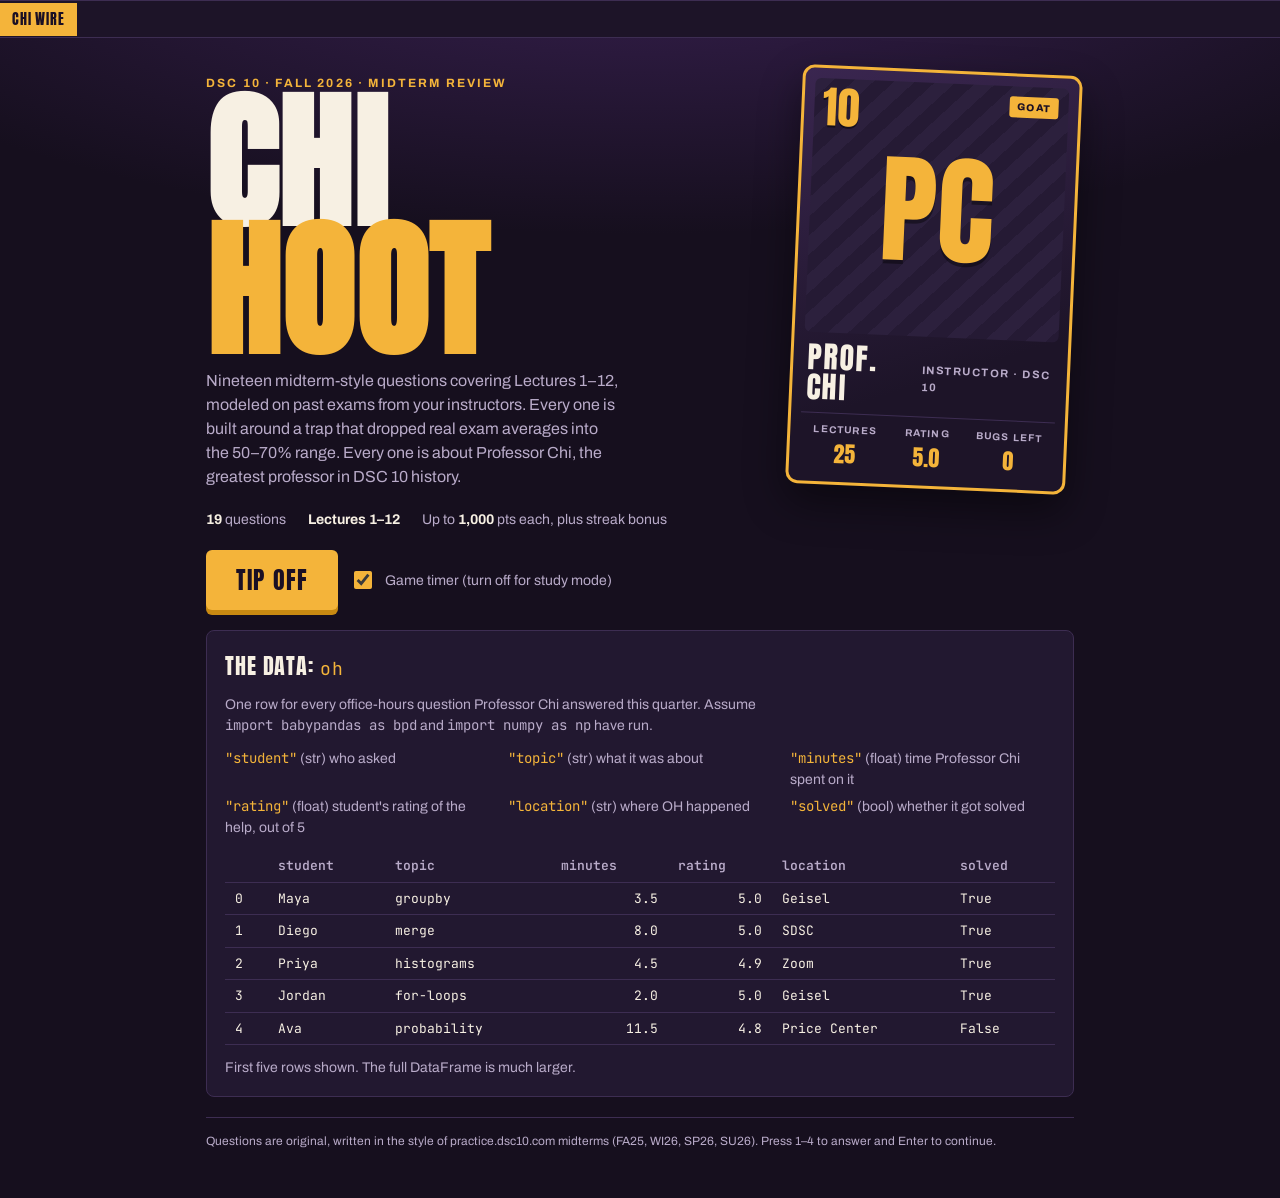
==== index.html @ 76b40ce0 "Add Chihoot DSC 10 midterm review game Co-Authored-By: Claude Opus 5.5 <noreply@anthropic.com> Claud" ====
<!doctype html>
<html lang="en">
<head>
<meta charset="utf-8">
<meta name="viewport" content="width=device-width, initial-scale=1, viewport-fit=cover">
<title>Chihoot</title>
<meta name="description" content="A Kahoot-style DSC 10 midterm review game: 19 timed questions on Lectures 1–12.">
<link rel="preconnect" href="https://fonts.googleapis.com">
<link rel="stylesheet" href="https://fonts.googleapis.com/css2?family=Anton&family=Archivo:wght@400;500;700;800&family=JetBrains+Mono:wght@400;600&display=swap">
<style>
*, *::before, *::after { box-sizing: border-box; }
html { padding-top: env(safe-area-inset-top, 0px); padding-bottom: env(safe-area-inset-bottom, 0px); }
body { margin: 0; }
img { max-width: 100%; }
[hidden] { display: none !important; }
/* Layout: night-game arena broadcast — one centered court column, scoreboard bar on top, answer tiles as the "floor", lower-third reveal panel */
:root {
  --night: #160f1e;
  --court: #221830;
  --court-2: #2c203d;
  --line: #3d2d52;
  --ink: #f7f0e3;
  --muted: #b9abc9;
  --gold: #f4b43a;
  --gold-deep: #c98a12;
  --good: #3fd28f;
  --bad: #ff5f6e;
  --t1: #f4b43a; --t2: #ff7b68; --t3: #38c6c0; --t4: #a283ff;
  --tile-ink: #1b1024;
  --display: "Anton", "Impact", "Arial Narrow", sans-serif;
  --body: "Archivo", "Helvetica Neue", Arial, sans-serif;
  --mono: "JetBrains Mono", ui-monospace, "SFMono-Regular", Menlo, monospace;
  color-scheme: dark;
}
html, body { height: 100%; }
body {
  background: var(--night);
  background-image: radial-gradient(120% 60% at 50% -10%, #3a2154 0%, transparent 60%);
  background-attachment: fixed;
  color: var(--ink);
  font-family: var(--body);
  font-size: 16px;
  line-height: 1.5;
}
.wrap {
  max-width: 900px; margin: 0 auto;
  padding-left: max(16px, env(safe-area-inset-left, 0px));
  padding-right: max(16px, env(safe-area-inset-right, 0px));
  padding-block: 20px 48px;
  display: flex; flex-direction: column; gap: 20px;
}
button { font: inherit; color: inherit; cursor: pointer; }
:focus-visible { outline: 3px solid var(--gold); outline-offset: 3px; }
code, pre { font-family: var(--mono); }

/* ticker */
.ticker { border-block: 1px solid var(--line); background: #1d1428; overflow: hidden; display: flex; align-items: center; }
.ticker .tag { flex: none; background: var(--gold); color: var(--tile-ink); font-family: var(--display); letter-spacing: .06em; padding: 6px 12px; font-size: 14px; }
.ticker .track { white-space: nowrap; display: inline-block; padding-left: 100%; animation: tick 70s linear infinite; font-size: 14px; color: var(--muted); }
.ticker .track span { margin-right: 48px; }
.ticker .track b { color: var(--ink); font-weight: 700; }
@keyframes tick { to { transform: translateX(-100%); } }
.ticker-view { overflow: hidden; flex: 1; min-width: 0; padding-block: 6px; }

/* start */
.hero { display: grid; grid-template-columns: 1.3fr 1fr; gap: 28px; align-items: end; padding-top: 12px; }
.eyebrow { font-size: 12px; letter-spacing: .18em; text-transform: uppercase; color: var(--gold); font-weight: 700; }
.wordmark { font-family: var(--display); font-size: clamp(64px, 15vw, 148px); line-height: .86; letter-spacing: .01em; margin: 8px 0 0; text-transform: uppercase; }
.wordmark .gold { color: var(--gold); display: block; }
.hero p.lede { color: var(--muted); max-width: 46ch; margin: 14px 0 0; text-wrap: pretty; }
.card { justify-self: end; width: 100%; max-width: 280px; background: linear-gradient(160deg, #3a2650, #1d1428 70%); border: 3px solid var(--gold); border-radius: 12px; padding: 10px; display: flex; flex-direction: column; gap: 10px; box-shadow: 0 18px 40px rgba(0,0,0,.45); transform: rotate(2.5deg); }
.card .photo { position: relative; border-radius: 6px; overflow: hidden; aspect-ratio: 1; }
.card .photo img { width: 100%; height: 100%; object-fit: cover; display: block; }
.card .num { position: absolute; top: 6px; left: 8px; font-family: var(--display); font-size: 44px; line-height: 1; color: var(--gold); text-shadow: 0 2px 0 rgba(0,0,0,.5); }
.card .badge { position: absolute; top: 10px; right: 10px; background: var(--gold); color: var(--tile-ink); font-size: 10px; font-weight: 800; letter-spacing: .14em; padding: 3px 7px; border-radius: 3px; }
.card .plate { display: flex; justify-content: space-between; align-items: baseline; gap: 8px; padding: 0 4px; }
.card .plate b { font-family: var(--display); font-weight: 400; font-size: 30px; letter-spacing: .06em; text-transform: uppercase; line-height: 1; }
.card .plate span { font-size: 11px; letter-spacing: .14em; text-transform: uppercase; color: var(--muted); font-weight: 700; }
.card dl { display: grid; grid-template-columns: repeat(3, 1fr); margin: 0; border-top: 1px solid var(--line); padding: 8px 4px 2px; text-align: center; }
.card dt { font-size: 10px; letter-spacing: .12em; text-transform: uppercase; color: var(--muted); font-weight: 700; }
.card dd { margin: 0; font-family: var(--display); font-size: 22px; color: var(--gold); }
.avatar { width: 34px; height: 34px; border-radius: 50%; flex: none; display: grid; place-items: center; background: var(--gold); color: var(--tile-ink); font-family: var(--display); font-size: 14px; font-style: normal; letter-spacing: .04em; }
.card .photo.mono { display: grid; place-items: center; background: repeating-linear-gradient(135deg, #2c203d 0 14px, #251a34 14px 28px); }
.card .pc { font-family: var(--display); font-size: 120px; line-height: 1; color: var(--gold); text-shadow: 0 4px 0 rgba(0,0,0,.4); }
.react { display: flex; gap: 14px; align-items: center; background: var(--court); border: 1px solid var(--line); border-radius: 8px; padding: 12px; margin-top: 14px; }
.react .face { width: 88px; height: 88px; border-radius: 8px; border: 2px solid var(--gold); flex: none; display: grid; place-items: center; font-family: var(--display); font-size: 40px; color: var(--tile-ink); background: var(--gold); }
.react.sad .face { background: var(--court-2); color: var(--muted); border-color: var(--line); }
.react p { margin: 0; font-size: 14px; color: var(--muted); }
.react p b { display: block; color: var(--ink); font-size: 15px; }
.facts { display: flex; flex-wrap: wrap; gap: 10px 22px; font-size: 14px; color: var(--muted); }
.facts b { color: var(--ink); font-variant-numeric: tabular-nums; }
.controls { display: flex; flex-wrap: wrap; gap: 12px; align-items: center; }
.btn-primary {
  background: var(--gold); color: var(--tile-ink); border: 0; border-radius: 6px;
  font-family: var(--display); font-size: 24px; letter-spacing: .05em; text-transform: uppercase;
  padding: 12px 30px; box-shadow: 0 5px 0 var(--gold-deep); transition: transform .08s, box-shadow .08s;
}
.btn-primary:active { transform: translateY(4px); box-shadow: 0 1px 0 var(--gold-deep); }
.btn-ghost { background: transparent; border: 1px solid var(--line); border-radius: 6px; padding: 10px 16px; font-weight: 600; color: var(--ink); }
.btn-ghost:hover { border-color: var(--muted); }
.toggle { display: inline-flex; align-items: center; gap: 10px; font-size: 14px; color: var(--muted); user-select: none; }
.toggle input { width: 18px; height: 18px; accent-color: var(--gold); }

/* data sheet */
.sheet { background: var(--court); border: 1px solid var(--line); border-radius: 8px; padding: 18px; display: flex; flex-direction: column; gap: 12px; }
.sheet h3 { margin: 0; font-family: var(--display); font-weight: 400; letter-spacing: .04em; font-size: 22px; text-transform: uppercase; }
.sheet p { margin: 0; color: var(--muted); font-size: 14px; max-width: 70ch; }
.cols { display: grid; grid-template-columns: repeat(auto-fill, minmax(240px, 1fr)); gap: 6px 18px; font-size: 14px; margin: 0; padding: 0; list-style: none; }
.cols code { color: var(--gold); }
.cols span { color: var(--muted); }
.tbl-wrap { overflow-x: auto; }
table { border-collapse: collapse; font-family: var(--mono); font-size: 13px; width: 100%; min-width: 520px; }
th, td { text-align: left; padding: 6px 10px; border-bottom: 1px solid var(--line); white-space: nowrap; }
th { color: var(--muted); font-weight: 600; }
td.num { font-variant-numeric: tabular-nums; text-align: right; }

/* scoreboard */
.board { display: grid; grid-template-columns: auto 1fr auto auto; gap: 16px; align-items: center; background: #120c19; border: 1px solid var(--line); border-radius: 8px; padding: 10px 16px; }
.board .q { font-family: var(--display); font-size: 22px; letter-spacing: .04em; font-variant-numeric: tabular-nums; }
.board .lec { font-size: 12px; letter-spacing: .14em; text-transform: uppercase; color: var(--muted); font-weight: 700; }
.stat { text-align: right; line-height: 1.1; }
.stat small { display: block; font-size: 11px; letter-spacing: .14em; text-transform: uppercase; color: var(--muted); font-weight: 700; }
.stat b { font-family: var(--display); font-weight: 400; font-size: 24px; font-variant-numeric: tabular-nums; }
.stat.streak b { color: var(--gold); }
.timer { height: 8px; background: var(--court-2); border-radius: 4px; overflow: hidden; }
.timer i { display: block; height: 100%; width: 100%; background: var(--gold); transform-origin: left; }
.timer.low i { background: var(--bad); }
.timer-row { display: flex; align-items: center; gap: 12px; }
.timer-row .timer { flex: 1; }
.timer-row .secs { font-family: var(--display); font-size: 20px; width: 3ch; text-align: right; font-variant-numeric: tabular-nums; }

.prompt { background: var(--court); border: 1px solid var(--line); border-radius: 8px; padding: 22px; display: flex; flex-direction: column; gap: 14px; }
.prompt h2 { margin: 0; font-size: clamp(19px, 2.6vw, 23px); line-height: 1.35; font-weight: 700; text-wrap: balance; max-width: 62ch; }
.prompt pre { margin: 0; background: #120c19; border: 1px solid var(--line); border-radius: 6px; padding: 14px 16px; overflow-x: auto; font-size: 14.5px; line-height: 1.55; color: #f3e6c8; }
.sheet-link { align-self: flex-start; background: none; border: 0; padding: 0; color: var(--muted); font-size: 13px; text-decoration: underline; text-underline-offset: 3px; }

.tiles { display: grid; grid-template-columns: 1fr 1fr; gap: 12px; }
.tile {
  display: flex; align-items: center; gap: 14px; text-align: left; min-height: 86px;
  border: 0; border-radius: 8px; padding: 14px 18px; color: var(--tile-ink);
  font-weight: 700; font-size: 16px; line-height: 1.35;
  box-shadow: 0 5px 0 rgba(0,0,0,.35); transition: transform .08s, opacity .2s, filter .2s; min-width: 0;
}
.tile:hover:not(:disabled) { transform: translateY(-2px); }
.tile:active:not(:disabled) { transform: translateY(3px); box-shadow: 0 2px 0 rgba(0,0,0,.35); }
.tile .shape { flex: none; width: 30px; height: 30px; }
.tile .txt { min-width: 0; overflow-wrap: anywhere; }
.tile code { font-family: var(--mono); font-size: 14px; font-weight: 600; }
.tile .key { margin-left: auto; flex: none; font-family: var(--mono); font-size: 12px; opacity: .6; }
.tile:nth-child(1) { background: var(--t1); }
.tile:nth-child(2) { background: var(--t2); }
.tile:nth-child(3) { background: var(--t3); }
.tile:nth-child(4) { background: var(--t4); }
.tile:disabled { cursor: default; }
.tile.dim { opacity: .28; filter: saturate(.4); }
.tile.right { outline: 4px solid var(--good); outline-offset: 3px; }
.tile.picked.wrong { outline: 4px solid var(--bad); outline-offset: 3px; }
.tile .mark { margin-left: auto; font-family: var(--display); font-size: 18px; letter-spacing: .04em; }

/* lower third reveal */
.reveal { border-radius: 8px; overflow: hidden; border: 1px solid var(--line); background: var(--court); animation: rise .35s ease-out; }
@keyframes rise { from { transform: translateY(12px); opacity: .4; } to { transform: none; opacity: 1; } }
.reveal .bar { display: flex; align-items: center; justify-content: space-between; gap: 12px; padding: 10px 18px; font-family: var(--display); letter-spacing: .05em; font-size: 24px; text-transform: uppercase; }
.reveal.ok .bar { background: var(--good); color: var(--tile-ink); }
.reveal.no .bar { background: var(--bad); color: var(--tile-ink); }
.reveal .bar .pts { font-variant-numeric: tabular-nums; }
.reveal .body { padding: 16px 18px 18px; display: flex; flex-direction: column; gap: 12px; }
.reveal .why { margin: 0; max-width: 68ch; }
.reveal .why code { font-family: var(--mono); font-size: 14px; color: #f3e6c8; }
.glaze { margin: 0; display: flex; gap: 12px; align-items: center; color: var(--gold); font-weight: 600; font-style: italic; }
.glaze .lbl { display: block; font-style: normal; font-size: 10px; letter-spacing: .16em; font-weight: 800; color: var(--muted); }
.reveal .next { align-self: flex-end; }

/* results */
.final { display: grid; grid-template-columns: 1fr 1fr; gap: 20px; align-items: start; }
.big { font-family: var(--display); font-size: clamp(72px, 16vw, 132px); line-height: .9; color: var(--gold); font-variant-numeric: tabular-nums; }
.rank { font-family: var(--display); font-size: clamp(26px, 4vw, 34px); text-transform: uppercase; letter-spacing: .03em; line-height: 1.05; margin: 6px 0 4px; text-wrap: balance; }
.rank-sub { color: var(--muted); margin: 0; max-width: 44ch; }
.splits { background: var(--court); border: 1px solid var(--line); border-radius: 8px; padding: 16px 18px; display: flex; flex-direction: column; gap: 8px; }
.splits h3, .missed h3 { margin: 0 0 4px; font-family: var(--display); font-weight: 400; font-size: 20px; letter-spacing: .05em; text-transform: uppercase; }
.split { display: grid; grid-template-columns: 9.5em 1fr 3.2em; gap: 10px; align-items: center; font-size: 14px; }
.split .meter { height: 10px; background: var(--court-2); border-radius: 5px; overflow: hidden; }
.split .meter i { display: block; height: 100%; background: var(--gold); }
.split .meter i.lowv { background: var(--bad); }
.split .v { text-align: right; font-variant-numeric: tabular-nums; color: var(--muted); }
.missed { display: flex; flex-direction: column; gap: 10px; }
.miss { background: var(--court); border: 1px solid var(--line); border-left: 4px solid var(--bad); border-radius: 6px; padding: 12px 14px; font-size: 14px; display: flex; flex-direction: column; gap: 4px; }
.miss .mq { font-weight: 700; }
.miss .ma { color: var(--muted); }
.miss code { font-family: var(--mono); font-size: 13px; color: #f3e6c8; overflow-wrap: anywhere; }
.best { font-size: 14px; color: var(--muted); }
.best b { color: var(--ink); font-variant-numeric: tabular-nums; }
footer { font-size: 12px; color: var(--muted); border-top: 1px solid var(--line); padding-top: 14px; }

@media (max-width: 640px) {
  .hero { grid-template-columns: 1fr; }
  .card { justify-self: center; max-width: 230px; transform: rotate(1.5deg); }
  .tiles { grid-template-columns: 1fr; }
  .tile { min-height: 64px; }
  .board { grid-template-columns: auto 1fr auto; }
  .board .stat.streak { display: none; }
  .final { grid-template-columns: 1fr; }
  .split { grid-template-columns: 7.5em 1fr 3em; }
}
@media (prefers-reduced-motion: reduce) {
  .ticker .track { animation: none; padding-left: 0; }
  .reveal { animation: none; }
  .tile, .btn-primary { transition: none; }
}
</style>
</head>
<body>
<div class="ticker" aria-label="Professor Chi news ticker">
  <div class="tag">CHI WIRE</div>
  <div class="ticker-view"><div class="track" id="ticker"></div></div>
</div>

<main class="wrap" id="app"></main>

<script>
const GLAZE_TICKER = [
  "<b>BREAKING:</b> Professor Chi answered a babypandas question before the student finished typing it",
  "<b>CONFIRMED:</b> Professor Chi's office hours run in O(1) time",
  "Professor Chi doesn't use <b>.loc</b> or <b>.iloc</b>. The rows come to Professor Chi.",
  "<b>REPORT:</b> Professor Chi fixed a KeyError just by looking at it",
  "Professor Chi's cheat sheet is just a picture of himself",
  "The midterm is scared of Professor Chi, not the other way around",
  "<b>STAT:</b> 0 merges have ever had the wrong row count in Professor Chi's presence",
  "Professor Chi once explained density histograms so well the bars got shorter out of respect",
  "Analysts agree: <b>Peter Chi is the GOAT of DSC 10.</b> Debate is over."
];

const QS = [
  { lec: 3, topic: "Strings", t: 30,
    text: 'Professor Chi\'s nameplate is s = "**Chi-GOAT**". What does this evaluate to?',
    code: 's.strip("*C").split("-")[0]',
    opts: ['`"Chi"`', '`"hi"`', '`"**Chi"`', '`"GOAT"`'], a: 1,
    why: '`.strip("*C")` removes any leading or trailing characters in the <b>set</b> {*, C}, not the substring. The front loses "**C", the back loses "**", leaving "hi-GOAT". Split on "-" and take [0]: "hi".',
    glaze: "Even .strip() can't take the GOAT out of Professor Chi. It just says hi." },
  { lec: 3, topic: "Arrays", t: 30,
    text: "Professor Chi's minutes per question, in array form. What does this evaluate to?",
    code: '(np.arange(5, 25, 5) * 2 - 10).mean()',
    opts: ['`15.0`', '`20.0`', '`12.5`', '`30.0`'], a: 0,
    why: '`np.arange(5, 25, 5)` is [5, 10, 15, 20] since the stop value is excluded. Times 2 minus 10 gives [0, 10, 20, 30], with mean 15. Including 25 by mistake gives 20.',
    glaze: "np.arange leaves out 25. Professor Chi leaves no student behind." },
  { lec: 5, topic: "Querying", t: 20,
    text: "What is the data type of this expression?",
    code: 'oh.get("minutes") > 5',
    opts: ['bool', 'Series', 'DataFrame', 'array'], a: 1,
    why: 'Comparing a Series to a number works element by element, giving a Boolean Series with one True/False per row. That is what goes inside the brackets when you query.',
    glaze: "One True per row. Like one W per student Professor Chi helps." },
  { lec: 4, topic: "DataFrames", t: 30,
    text: "oh has the default index 0, 1, 2, … What does this return?",
    code: 'oh.sort_values("rating", ascending=False).get("student").loc[0]',
    opts: ['The student who rated Professor Chi highest', 'The student who rated Professor Chi lowest', 'The student in the first row of the original oh', 'An error'], a: 2,
    why: 'Sorting moves rows but they keep their index labels. `.loc[0]` finds the row <b>labeled</b> 0, which is the original first row wherever it landed. For the top-rated row you need `.iloc[0]`.',
    glaze: "Sorting Professor Chi's ratings is pointless anyway. They're all fives." },
  { lec: 5, topic: "Querying", t: 30,
    text: 'Which expression evaluates to the number of questions Professor Chi solved? ("solved" is a bool column)',
    opts: ['`oh.get("solved").count()`', '`oh.get("solved").sum()`', '`oh[oh.get("solved")].shape[1]`', '`oh[oh.get("solved") == True].shape`'], a: 1,
    why: 'True counts as 1 in a sum. `.count()` counts every non-missing value, so all rows. `shape[1]` is the number of <b>columns</b>, and `.shape` is a tuple, not an integer.',
    glaze: "Spoiler: the answer is basically oh.shape[0]." },
  { lec: 5, topic: "Querying", t: 30,
    text: "What happens when you run this?",
    code: 'oh[oh.get("minutes") > 5 & oh.get("rating") > 4]',
    opts: ['Questions over 5 min with rating over 4', 'Questions over 5 min OR rating over 4', 'An empty DataFrame', 'An error'], a: 3,
    why: '`&` binds tighter than `>`, so Python tries `5 & oh.get("rating")` first, which errors. Each condition needs its own parentheses: `(cond1) & (cond2)`.',
    glaze: "Professor Chi would have spotted the missing parentheses from across Geisel." },
  { lec: 6, topic: "Grouping", t: 40,
    text: "What does this evaluate to?",
    code: 'oh.get(["location", "rating"]).groupby("location")\n  .mean().get("rating").iloc[-1]',
    opts: ['The highest average rating of any location', 'The average rating at the alphabetically last location', 'The rating in the last row of oh', 'The name of Professor Chi\'s best location'], a: 1,
    why: '`.groupby` sorts its index alphabetically. Nothing here sorts by rating, so `.iloc[-1]` is just the alphabetically last location\'s mean rating.',
    glaze: "Trick question. Professor Chi's best location is wherever he is standing." },
  { lec: 6, topic: "Visualization", t: 30,
    text: "You want to compare the DISTRIBUTION of minutes spent on solved vs. unsolved questions. Which visualization is best?",
    opts: ['Overlaid density histograms of minutes', 'Bar chart of mean minutes, solved vs. unsolved', 'Scatter plot of minutes vs. solved', 'Line plot of minutes vs. solved'], a: 0,
    why: 'The distribution of a numerical variable calls for a histogram. Overlaid <b>density</b> histograms compare groups fairly even when they have very different sizes. A bar chart of means only shows the center.',
    glaze: "Density matters here. The unsolved group has like three questions in it." },
  { lec: 7, topic: "Histograms", t: 60,
    text: "A density histogram of minutes for Professor Chi's 200 questions has bins [2, 4), [4, 6), [6, 10]. The [4, 6) bar has height 0.15 and the [6, 10] bar has height 0.05. How many questions took at least 2 but less than 4 minutes?",
    opts: ['100', '160', '50', '120'], a: 0,
    why: 'Area is proportion. [4, 6): 2 × 0.15 = 0.3. [6, 10]: 4 × 0.05 = 0.2. Total area is 1, so [2, 4) holds 0.5, and 0.5 × 200 = 100. Treating heights as proportions gives the 160 trap.',
    glaze: "Half of all questions solved in under 4 minutes. Speedrun champion." },
  { lec: 7, topic: "Histograms", t: 45,
    text: "Same 200 questions, redrawn as a density histogram with bins [2, 6), [6, 10]. What is the height of the [2, 6) bar?",
    opts: ['0.8', '0.4', '0.2', '0.1'], a: 2,
    why: '[2, 6) holds 0.5 + 0.3 = 0.8 of the data. Height = area ÷ width = 0.8 ÷ 4 = 0.2.',
    glaze: "Professor Chi divides by the bin width in his sleep." },
  { lec: 8, topic: "Functions & apply", t: 40,
    text: 'In oh.get("minutes").apply(hype), what is the entry for a 7-minute question?',
    code: 'def hype(m):\n    if m > 5:\n        print("Chi cooked")\n    else:\n        return "quick W"',
    opts: ['`"Chi cooked"`', '`"quick W"`', '`None`', 'An error'], a: 2,
    why: '`print` shows text but returns nothing. A function that finishes without hitting a `return` returns `None`, and that is what `.apply` stores.',
    glaze: "Professor Chi cooked, but the function never served it. print ≠ return." },
  { lec: 9, topic: "Grouping on multiple columns", t: 45,
    text: "oh has 5 locations. Every location has solved questions, and exactly one location has NO unsolved questions. How many rows does this have?",
    code: 'oh.groupby(["location", "solved"]).count()',
    opts: ['10', '9', '5', '7'], a: 1,
    why: 'Grouping on two columns makes one row per combination that actually appears. 5 locations × 2 values of solved = 10 possible, minus the one missing combination = 9.',
    glaze: "That flawless location with zero unsolved questions? Professor Chi's home court." },
  { lec: 9, topic: "Merging", t: 60,
    text: 'In oh, "Geisel" appears 3 times, "SDSC" 2 times, "Zoom" 1 time. In snacks (snacks Professor Chi brought to OH), "Geisel" appears 2 times, "SDSC" 1 time, "Price Center" 4 times. How many rows does this have?',
    code: 'oh.merge(snacks, on="location")',
    opts: ['6', '5', '8', '13'], a: 2,
    why: 'Every matching pair of rows becomes a row. Geisel: 3 × 2 = 6. SDSC: 2 × 1 = 2. Zoom and Price Center have no partner. Total: 8.',
    glaze: "Brings snacks AND teaches merges. Generational." },
  { lec: 10, topic: "Conditionals", t: 40,
    text: "What does glaze_level(8) return?",
    code: 'def glaze_level(m):\n    if m >= 3 or m < 6:\n        return "elite"\n    elif m >= 6:\n        return "GOAT"\n    return "great"',
    opts: ['`"GOAT"`', '`"elite"`', '`"great"`', '`None`'], a: 1,
    why: '`8 >= 3` is True, so the whole `or` condition is True and the function returns "elite" right away. With `or`, every number takes the first branch. It should have been `and`.',
    glaze: "The or-bug robbed Professor Chi of GOAT status. Unforgivable." },
  { lec: 10, topic: "Iteration", t: 45,
    text: "What is rings after the loop?",
    code: 'rings = 0\nfor x in np.arange(1, 10, 3):\n    if x % 2 == 0:\n        rings = rings + x\n    else:\n        rings = rings - 1',
    opts: ['2', '12', '3', '-3'], a: 0,
    why: 'x takes 1, 4, 7 (10 is excluded). 1 is odd: −1. 4 is even: 3. 7 is odd: 2. Including 10 by mistake gives 12.',
    glaze: "Two rings from one loop. Professor Chi has more than that from Week 1 OH alone." },
  { lec: 11, topic: "Probability", t: 30,
    text: "Each student independently has a 0.2 chance of needing Professor Chi to explain something twice. Out of 5 students, what is P(at least one needs a second explanation)?",
    opts: ['0.2⁵', '1 − 0.8⁵', '1 − 0.2⁵', '5 × 0.2'], a: 1,
    why: 'Complement: P(at least one) = 1 − P(none) = 1 − 0.8⁵. The option 1 − 0.2⁵ is the complement of "all five need it", a different event.',
    glaze: "Honestly 0.2 is generous. Professor Chi gets it right the first time." },
  { lec: 11, topic: "Probability", t: 45,
    text: "60% of Professor Chi's questions are in person and 40% are on Zoom. In person, Professor Chi draws a diagram 25% of the time; on Zoom, 50% of the time. What is P(a random question gets a diagram)?",
    opts: ['0.375', '0.35', '0.15', '0.75'], a: 1,
    why: 'Split into in-person-and-diagram plus Zoom-and-diagram. Multiplication rule: 0.6 × 0.25 + 0.4 × 0.5 = 0.15 + 0.20 = 0.35. Averaging 0.25 and 0.5 ignores that in-person is more common.',
    glaze: "Professor Chi's Zoom diagrams hit harder than most people's in-person ones." },
  { lec: 11, topic: "Conditional probability", t: 40,
    text: "A question is chosen at random from oh. Which expression gives P(solved | quick)?",
    code: 'is_solved = oh.get("solved")\nis_quick = oh.get("minutes") < 4',
    opts: ['`(is_solved & is_quick).sum() / oh.shape[0]`', '`(is_solved & is_quick).sum() / is_solved.sum()`', '`(is_solved & is_quick).sum() / is_quick.sum()`', '`is_solved.sum() / is_quick.sum()`'], a: 2,
    why: 'Given "quick", the quick questions are the whole universe, so divide by how many are quick. The numerator counts questions that are both. The second option is P(quick | solved).',
    glaze: "P(solved | Professor Chi) = 1. No simulation needed." },
  { lec: 12, topic: "Simulation", t: 30,
    text: "At the end of OH, Professor Chi shouts out 3 DIFFERENT random students. In a simulation, which call draws one set of shout-outs?",
    code: 'students = np.array(oh.get("student"))',
    opts: ['`np.random.choice(students, 3, replace=True)`', '`np.random.choice(students, 3, replace=False)`', '`np.random.choice(students, repetitions, replace=False)`', '`np.random.choice(3, students, replace=False)`'], a: 1,
    why: '"Different" means no repeats, so draw 3 without replacement. The number of repetitions belongs to the for-loop, not the sample size.',
    glaze: "No repeats. Professor Chi's shout-outs are limited edition." }
];

const SHAPES = [
  '<svg class="shape" viewBox="0 0 30 30" aria-hidden="true"><path d="M15 3 L28 26 H2 Z" fill="#1b1024"/></svg>',
  '<svg class="shape" viewBox="0 0 30 30" aria-hidden="true"><path d="M15 2 L28 15 L15 28 L2 15 Z" fill="#1b1024"/></svg>',
  '<svg class="shape" viewBox="0 0 30 30" aria-hidden="true"><circle cx="15" cy="15" r="12" fill="#1b1024"/></svg>',
  '<svg class="shape" viewBox="0 0 30 30" aria-hidden="true"><rect x="4" y="4" width="22" height="22" fill="#1b1024"/></svg>'
];

const RIGHT_BARS = ["Professor Chi would be proud", "That's a Chi-level read", "Clean. Bucket.", "Certified Professor Chi student", "Cooking like Professor Chi"];
const WRONG_BARS = ["Professor Chi saw that", "Go to Professor Chi's OH", "Run it back", "Not the Chi way", "Even Professor Chi missed once (no)"];

const app = document.getElementById("app");
document.getElementById("ticker").innerHTML = GLAZE_TICKER.map(s => "<span>" + s + "</span>").join("");

function esc(s) { return String(s).replace(/&/g,"&amp;").replace(/</g,"&lt;").replace(/>/g,"&gt;"); }
// `code` spans in option/explanation strings; other HTML (like <b>) is authored by us
function md(s) { return s.replace(/`([^`]+)`/g, (_, c) => "<code>" + esc(c) + "</code>"); }

let S = { screen: "start", i: 0, score: 0, streak: 0, best: 0, timerOn: true, log: [], picked: null, startedAt: 0, pts: 0 };
let tick = null;

function getBest() { try { return +localStorage.getItem("chihoot-best") || 0; } catch (e) { return 0; } }
function setBest(v) { try { localStorage.setItem("chihoot-best", String(v)); } catch (e) {} }

const SAMPLE = [
  ["Maya", "groupby", 3.5, 5.0, "Geisel", "True"],
  ["Diego", "merge", 8.0, 5.0, "SDSC", "True"],
  ["Priya", "histograms", 4.5, 4.9, "Zoom", "True"],
  ["Jordan", "for-loops", 2.0, 5.0, "Geisel", "True"],
  ["Ava", "probability", 11.5, 4.8, "Price Center", "False"]
];

function sheetHTML() {
  return `<section class="sheet" aria-label="Data description">
    <h3>The data: <code style="font-family:var(--mono);color:var(--gold);font-size:18px;text-transform:none">oh</code></h3>
    <p>One row for every office-hours question Professor Chi answered this quarter. Assume <code>import babypandas as bpd</code> and <code>import numpy as np</code> have run.</p>
    <ul class="cols">
      <li><code>"student"</code> <span>(str) who asked</span></li>
      <li><code>"topic"</code> <span>(str) what it was about</span></li>
      <li><code>"minutes"</code> <span>(float) time Professor Chi spent on it</span></li>
      <li><code>"rating"</code> <span>(float) student's rating of the help, out of 5</span></li>
      <li><code>"location"</code> <span>(str) where OH happened</span></li>
      <li><code>"solved"</code> <span>(bool) whether it got solved</span></li>
    </ul>
    <div class="tbl-wrap"><table>
      <thead><tr><th></th><th>student</th><th>topic</th><th>minutes</th><th>rating</th><th>location</th><th>solved</th></tr></thead>
      <tbody>${SAMPLE.map((r, k) => `<tr><td>${k}</td><td>${r[0]}</td><td>${r[1]}</td><td class="num">${r[2].toFixed(1)}</td><td class="num">${r[3].toFixed(1)}</td><td>${r[4]}</td><td>${r[5]}</td></tr>`).join("")}</tbody>
    </table></div>
    <p>First five rows shown. The full DataFrame is much larger.</p>
  </section>`;
}

function renderStart() {
  const best = getBest();
  app.innerHTML = `
    <section class="hero">
      <div>
        <div class="eyebrow">DSC 10 · Fall 2026 · Midterm Review</div>
        <h1 class="wordmark">Chi<span class="gold">hoot</span></h1>
        <p class="lede">Nineteen midterm-style questions covering Lectures 1–12, modeled on past exams from your instructors. Every one is built around a trap that dropped real exam averages into the 50–70% range. Every one is about Professor Chi, the greatest professor in DSC 10 history.</p>
      </div>
      ${cardHTML()}
    </section>
    <div class="facts">
      <span><b>19</b> questions</span><span><b>Lectures 1–12</b></span><span>Up to <b>1,000</b> pts each, plus streak bonus</span>
      ${best ? `<span>Your best: <b>${best.toLocaleString()}</b></span>` : ""}
    </div>
    <div class="controls">
      <button class="btn-primary" id="go">Tip off</button>
      <label class="toggle"><input type="checkbox" id="timerToggle" ${S.timerOn ? "checked" : ""}> Game timer (turn off for study mode)</label>
    </div>
    ${sheetHTML()}
    <footer>Questions are original, written in the style of practice.dsc10.com midterms (FA25, WI26, SP26, SU26). Press 1–4 to answer and Enter to continue.</footer>`;
  document.getElementById("go").onclick = startGame;
  document.getElementById("timerToggle").onchange = e => { S.timerOn = e.target.checked; };
}

function cardHTML() {
  return `<figure class="card" style="margin:0" aria-label="Professor Chi's player card">
    <div class="photo mono" role="img" aria-label="Professor Chi monogram"><span class="pc">PC</span><span class="num">10</span><span class="badge">GOAT</span></div>
    <div class="plate"><b>Prof. Chi</b><span>Instructor · DSC 10</span></div>
    <dl><div><dt>Lectures</dt><dd>25</dd></div><div><dt>Rating</dt><dd>5.0</dd></div><div><dt>Bugs left</dt><dd>0</dd></div></dl>
  </figure>`;
}

function startGame() {
  S.i = 0; S.score = 0; S.streak = 0; S.best = 0; S.log = [];
  showQuestion();
}

function showQuestion() {
  S.screen = "q"; S.picked = null;
  const q = QS[S.i];
  app.innerHTML = `
    <div class="board">
      <div><div class="q">Q${S.i + 1}<span style="color:var(--muted)">/${QS.length}</span></div></div>
      <div class="lec">Lecture ${q.lec} · ${q.topic}</div>
      <div class="stat streak"><small>Streak</small><b>${S.streak}</b></div>
      <div class="stat"><small>Score</small><b>${S.score.toLocaleString()}</b></div>
    </div>
    ${S.timerOn ? `<div class="timer-row"><div class="timer" id="timer"><i id="timerFill"></i></div><span class="secs" id="secs">${q.t}</span></div>` : ""}
    <section class="prompt">
      <h2>${md(esc(q.text))}</h2>
      ${q.code ? `<pre>${esc(q.code)}</pre>` : ""}
      <button class="sheet-link" id="sheetBtn">Show data sheet</button>
      <div id="sheetSlot" hidden></div>
    </section>
    <div class="tiles" role="group" aria-label="Answer choices">
      ${q.opts.map((o, k) => `<button class="tile" data-k="${k}">${SHAPES[k]}<span class="txt">${md(o)}</span><span class="key">${k + 1}</span></button>`).join("")}
    </div>
    <div id="revealSlot"></div>`;
  app.querySelectorAll(".tile").forEach(b => b.onclick = () => answer(+b.dataset.k));
  const sb = document.getElementById("sheetBtn");
  sb.onclick = () => {
    const slot = document.getElementById("sheetSlot");
    if (slot.hidden) { slot.innerHTML = sheetHTML(); slot.hidden = false; sb.textContent = "Hide data sheet"; }
    else { slot.hidden = true; sb.textContent = "Show data sheet"; }
  };
  S.startedAt = performance.now();
  clearInterval(tick);
  if (S.timerOn) {
    tick = setInterval(() => {
      const el = (performance.now() - S.startedAt) / 1000;
      const left = Math.max(0, q.t - el);
      const fill = document.getElementById("timerFill");
      if (!fill) return;
      fill.style.transform = `scaleX(${left / q.t})`;
      document.getElementById("secs").textContent = Math.ceil(left);
      document.getElementById("timer").classList.toggle("low", left < 6);
      if (left <= 0) answer(-1);
    }, 100);
  }
  window.scrollTo({ top: 0 });
}

function answer(k) {
  if (S.picked !== null) return;
  clearInterval(tick);
  const q = QS[S.i];
  S.picked = k;
  const ok = k === q.a;
  let pts = 0;
  if (ok) {
    const el = (performance.now() - S.startedAt) / 1000;
    const frac = S.timerOn ? Math.min(1, el / q.t) : 0;
    S.streak += 1;
    pts = Math.round(1000 * (1 - frac / 2)) + Math.min(500, (S.streak - 1) * 100);
  } else {
    S.streak = 0;
  }
  S.score += pts; S.pts = pts;
  S.log.push({ i: S.i, k, ok });
  app.querySelectorAll(".tile").forEach(b => {
    const j = +b.dataset.k;
    b.disabled = true;
    if (j === q.a) { b.classList.add("right"); b.insertAdjacentHTML("beforeend", '<span class="mark">✓</span>'); b.querySelector(".key").remove(); }
    else if (j === k) { b.classList.add("picked", "wrong"); }
    else b.classList.add("dim");
  });
  const bar = ok ? RIGHT_BARS[S.i % RIGHT_BARS.length] : (k === -1 ? "Time! Professor Chi would've had it" : WRONG_BARS[S.i % WRONG_BARS.length]);
  const last = S.i === QS.length - 1;
  document.getElementById("revealSlot").innerHTML = `
    <section class="reveal ${ok ? "ok" : "no"}" aria-live="polite">
      <div class="bar"><span>${bar}</span><span class="pts">${ok ? "+" + pts.toLocaleString() : "+0"}</span></div>
      <div class="body">
        <p class="why">${md(q.why)}</p>
        <p class="glaze"><span class="avatar" aria-hidden="true">PC</span><span><span class="lbl">CHI WATCH</span>${esc(q.glaze)}</span></p>
        <button class="btn-primary next" id="next">${last ? "Final buzzer" : "Next"}</button>
      </div>
    </section>`;
  const stat = app.querySelectorAll(".stat b");
  stat[0].textContent = S.streak; stat[1].textContent = S.score.toLocaleString();
  const nx = document.getElementById("next");
  nx.onclick = next; nx.focus({ preventScroll: true });
  document.getElementById("revealSlot").scrollIntoView({ behavior: matchMedia("(prefers-reduced-motion: reduce)").matches ? "auto" : "smooth", block: "nearest" });
}

function next() {
  if (S.i < QS.length - 1) { S.i += 1; showQuestion(); }
  else showResults();
}

function rankFor(pct) {
  if (pct >= 90) return ["Chi-level", "The torch has officially been passed. Go take that midterm personally."];
  if (pct >= 75) return ["First-team All-Chi", "Elite reads. Clean up the misses below and you're in GOAT territory."];
  if (pct >= 60) return ["Right on the curve", "That's exactly where a well-written exam question lands. Professor Chi would be proud. Now review the misses."];
  if (pct >= 40) return ["Sixth man energy", "The fundamentals are there. Take the misses below straight to Professor Chi's OH."];
  return ["Bench, for now", "Professor Chi has a seat saved for you at office hours. Work the lecture tags below."];
}

function showResults() {
  S.screen = "end";
  const right = S.log.filter(l => l.ok).length;
  const pct = Math.round(100 * right / QS.length);
  const prev = getBest();
  if (S.score > prev) setBest(S.score);
  const [rank, sub] = rankFor(pct);
  const groups = [
    ["Strings & arrays", [3]], ["DataFrames & queries", [4, 5]], ["Grouping & viz", [6]],
    ["Histograms", [7]], ["Functions & merges", [8, 9]], ["Control flow", [10]],
    ["Probability", [11]], ["Simulation", [12]]
  ];
  const splits = groups.map(([name, lecs]) => {
    const items = S.log.filter(l => lecs.includes(QS[l.i].lec));
    const r = items.filter(l => l.ok).length;
    const p = items.length ? r / items.length : 0;
    return `<div class="split"><span>${name}</span><span class="meter"><i class="${p < 0.6 ? "lowv" : ""}" style="width:${Math.max(3, p * 100)}%"></i></span><span class="v">${r}/${items.length}</span></div>`;
  }).join("");
  const misses = S.log.filter(l => !l.ok).map(l => {
    const q = QS[l.i];
    return `<div class="miss"><span class="mq">Q${l.i + 1} · Lecture ${q.lec} · ${q.topic}</span>
      <span class="ma">${l.k === -1 ? "Ran out of time." : "You picked: " + md(q.opts[l.k]) + "."} Correct: ${md(q.opts[q.a])}</span></div>`;
  }).join("");
  app.innerHTML = `
    <div class="eyebrow">Final buzzer</div>
    <section class="final">
      <div>
        <div class="big">${S.score.toLocaleString()}</div>
        <div class="rank">${rank}</div>
        <p class="rank-sub">${right} of ${QS.length} correct (${pct}%). ${sub}</p>
        <div class="react ${pct >= 60 ? "" : "sad"}"><span class="face" aria-hidden="true">PC</span><p><b>${pct >= 90 ? "Professor Chi: \u201cThat's my student.\u201d" : pct >= 60 ? "Professor Chi approves this performance." : "Professor Chi is not mad, just disappointed."}</b>${pct >= 60 ? "Office hours are optional for you." : "His office hours are calling your name. Run it back."}</p></div>
        <p class="best">${S.score > prev ? "New personal best." : `Personal best: <b>${prev.toLocaleString()}</b>`}</p>
      </div>
      <div class="splits"><h3>Box score by topic</h3>${splits}</div>
    </section>
    ${misses ? `<section class="missed"><h3>Film session: your misses</h3>${misses}</section>` : `<p class="glaze"><span class="avatar" aria-hidden="true">PC</span><span>Perfect game. Professor Chi is reportedly tearing up.</span></p>`}
    <div class="controls">
      <button class="btn-primary" id="again">Run it back</button>
      <button class="btn-ghost" id="home">Back to start</button>
    </div>
    <footer>Want more reps? Work the full past midterms at practice.dsc10.com under exam conditions, newest first.</footer>`;
  document.getElementById("again").onclick = startGame;
  document.getElementById("home").onclick = renderStart;
  window.scrollTo({ top: 0 });
}

document.addEventListener("keydown", e => {
  if (S.screen !== "q") return;
  if (S.picked === null && ["1","2","3","4"].includes(e.key)) answer(+e.key - 1);
  else if (S.picked !== null && e.key === "Enter" && document.activeElement?.id !== "next") next();
});

function boot(data) {
  if (data && data.S) {
    S = Object.assign(S, data.S);
    if (S.screen === "q") { if (S.picked !== null) next(); else showQuestion(); return; }
    if (S.screen === "end") { showResults(); return; }
  }
  renderStart();
}
boot({});
</script>
</body>
</html>
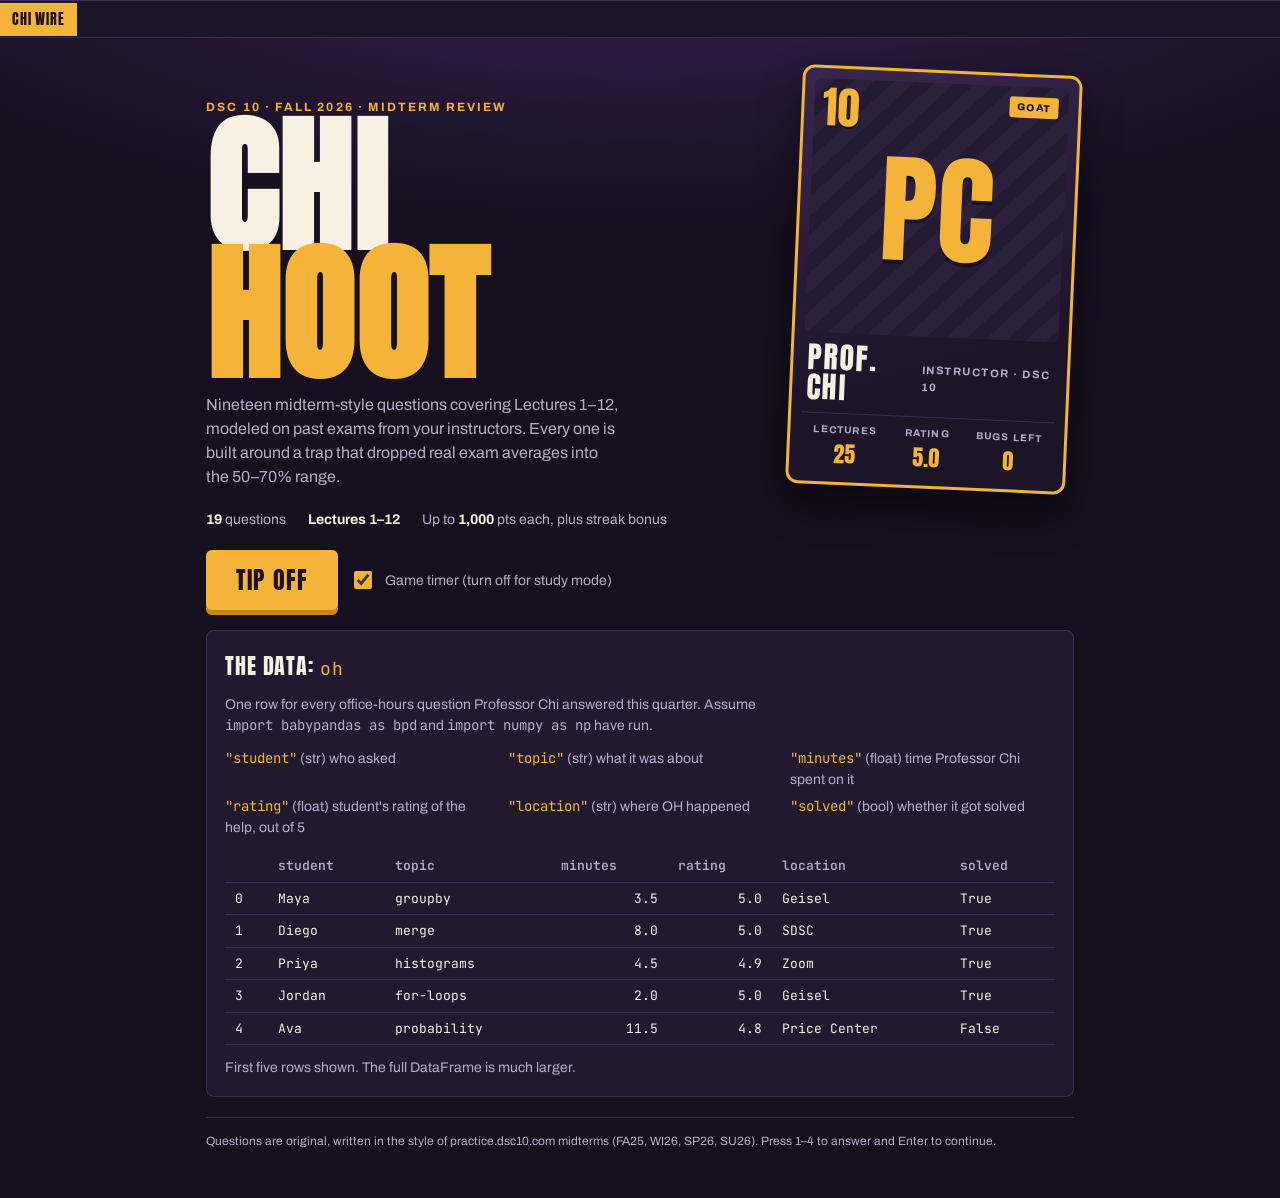
==== commit dcb7374f: "Add Q10 histogram and solo-game banner/Chi Watch lines to answers - img/q10-hist.png: density histog" ====
--- a/index.html
+++ b/index.html
@@ -82,11 +82,10 @@
 .avatar { width: 34px; height: 34px; border-radius: 50%; flex: none; display: grid; place-items: center; background: var(--gold); color: var(--tile-ink); font-family: var(--display); font-size: 14px; font-style: normal; letter-spacing: .04em; }
 .card .photo.mono { display: grid; place-items: center; background: repeating-linear-gradient(135deg, #2c203d 0 14px, #251a34 14px 28px); }
 .card .pc { font-family: var(--display); font-size: 120px; line-height: 1; color: var(--gold); text-shadow: 0 4px 0 rgba(0,0,0,.4); }
-.react { display: flex; gap: 14px; align-items: center; background: var(--court); border: 1px solid var(--line); border-radius: 8px; padding: 12px; margin-top: 14px; }
-.react .face { width: 88px; height: 88px; border-radius: 8px; border: 2px solid var(--gold); flex: none; display: grid; place-items: center; font-family: var(--display); font-size: 40px; color: var(--tile-ink); background: var(--gold); }
-.react.sad .face { background: var(--court-2); color: var(--muted); border-color: var(--line); }
-.react p { margin: 0; font-size: 14px; color: var(--muted); }
-.react p b { display: block; color: var(--ink); font-size: 15px; }
+.react { display: flex; gap: 16px; align-items: center; background: var(--court); border: 1px solid var(--line); border-radius: 8px; padding: 14px 16px; }
+.react .face { width: 64px; height: 64px; border-radius: 8px; flex: none; display: grid; place-items: center; font-family: var(--display); font-size: 30px; color: var(--tile-ink); background: var(--gold); }
+.react p { margin: 0; font-size: 14px; line-height: 1.45; color: var(--muted); min-width: 0; }
+.react p b { display: block; color: var(--ink); font-size: 15px; margin-bottom: 2px; }
 .facts { display: flex; flex-wrap: wrap; gap: 10px 22px; font-size: 14px; color: var(--muted); }
 .facts b { color: var(--ink); font-variant-numeric: tabular-nums; }
 .controls { display: flex; flex-wrap: wrap; gap: 12px; align-items: center; }
@@ -166,29 +165,36 @@
 .reveal .bar .pts { font-variant-numeric: tabular-nums; }
 .reveal .body { padding: 16px 18px 18px; display: flex; flex-direction: column; gap: 12px; }
 .reveal .why { margin: 0; max-width: 68ch; }
+.why-img { display: block; width: 100%; max-width: 440px; height: auto; background: #fff; border-radius: 6px; padding: 6px; }
 .reveal .why code { font-family: var(--mono); font-size: 14px; color: #f3e6c8; }
 .glaze { margin: 0; display: flex; gap: 12px; align-items: center; color: var(--gold); font-weight: 600; font-style: italic; }
 .glaze .lbl { display: block; font-style: normal; font-size: 10px; letter-spacing: .16em; font-weight: 800; color: var(--muted); }
 .reveal .next { align-self: flex-end; }
 
 /* results */
-.final { display: grid; grid-template-columns: 1fr 1fr; gap: 20px; align-items: start; }
+.end { display: flex; flex-direction: column; gap: 32px; }
+.final { display: grid; grid-template-columns: minmax(0, 1fr) minmax(0, 1fr); gap: 32px; align-items: start; }
+.lead { display: flex; flex-direction: column; gap: 16px; min-width: 0; }
+.lead .head { display: flex; flex-direction: column; gap: 8px; }
 .big { font-family: var(--display); font-size: clamp(72px, 16vw, 132px); line-height: .9; color: var(--gold); font-variant-numeric: tabular-nums; }
-.rank { font-family: var(--display); font-size: clamp(26px, 4vw, 34px); text-transform: uppercase; letter-spacing: .03em; line-height: 1.05; margin: 6px 0 4px; text-wrap: balance; }
-.rank-sub { color: var(--muted); margin: 0; max-width: 44ch; }
-.splits { background: var(--court); border: 1px solid var(--line); border-radius: 8px; padding: 16px 18px; display: flex; flex-direction: column; gap: 8px; }
-.splits h3, .missed h3 { margin: 0 0 4px; font-family: var(--display); font-weight: 400; font-size: 20px; letter-spacing: .05em; text-transform: uppercase; }
-.split { display: grid; grid-template-columns: 9.5em 1fr 3.2em; gap: 10px; align-items: center; font-size: 14px; }
+.rank { font-family: var(--display); font-size: clamp(26px, 4vw, 34px); text-transform: uppercase; letter-spacing: .03em; line-height: 1.05; text-wrap: balance; }
+.rank-sub { color: var(--muted); margin: 0; max-width: 46ch; }
+.splits { background: var(--court); border: 1px solid var(--line); border-radius: 8px; padding: 18px 20px; display: flex; flex-direction: column; gap: 10px; min-width: 0; }
+.splits h3, .missed h3 { margin: 0; font-family: var(--display); font-weight: 400; font-size: 20px; letter-spacing: .05em; text-transform: uppercase; }
+.missed h3 + p { margin: 0; color: var(--muted); font-size: 14px; }
+.split { display: grid; grid-template-columns: 8.5em minmax(0, 1fr) 2.6em; gap: 12px; align-items: center; font-size: 14px; }
 .split .meter { height: 10px; background: var(--court-2); border-radius: 5px; overflow: hidden; }
 .split .meter i { display: block; height: 100%; background: var(--gold); }
-.split .meter i.lowv { background: var(--bad); }
+.split .meter i.lowv { background: var(--muted); }
 .split .v { text-align: right; font-variant-numeric: tabular-nums; color: var(--muted); }
 .missed { display: flex; flex-direction: column; gap: 10px; }
-.miss { background: var(--court); border: 1px solid var(--line); border-left: 4px solid var(--bad); border-radius: 6px; padding: 12px 14px; font-size: 14px; display: flex; flex-direction: column; gap: 4px; }
+.missed .list { display: flex; flex-direction: column; gap: 10px; }
+.miss { background: var(--court); border: 1px solid var(--line); border-left: 4px solid var(--gold); border-radius: 6px; padding: 12px 14px; font-size: 14px; display: flex; flex-direction: column; gap: 4px; }
 .miss .mq { font-weight: 700; }
 .miss .ma { color: var(--muted); }
 .miss code { font-family: var(--mono); font-size: 13px; color: #f3e6c8; overflow-wrap: anywhere; }
-.best { font-size: 14px; color: var(--muted); }
+.best { margin: 0; font-size: 14px; color: var(--muted); }
+.end .controls, .end footer { margin: 0; }
 .best b { color: var(--ink); font-variant-numeric: tabular-nums; }
 footer { font-size: 12px; color: var(--muted); border-top: 1px solid var(--line); padding-top: 14px; }
 
@@ -199,8 +205,8 @@
   .tile { min-height: 64px; }
   .board { grid-template-columns: auto 1fr auto; }
   .board .stat.streak { display: none; }
-  .final { grid-template-columns: 1fr; }
-  .split { grid-template-columns: 7.5em 1fr 3em; }
+  .end { gap: 28px; }
+  .final { grid-template-columns: minmax(0, 1fr); gap: 24px; }
 }
 @media (prefers-reduced-motion: reduce) {
   .ticker .track { animation: none; padding-left: 0; }
@@ -223,7 +229,7 @@
   "<b>CONFIRMED:</b> Professor Chi's office hours run in O(1) time",
   "Professor Chi doesn't use <b>.loc</b> or <b>.iloc</b>. The rows come to Professor Chi.",
   "<b>REPORT:</b> Professor Chi fixed a KeyError just by looking at it",
-  "Professor Chi's cheat sheet is just a picture of himself",
+  "Professor Chi can explain a merge in one sentence and a diagram",
   "The midterm is scared of Professor Chi, not the other way around",
   "<b>STAT:</b> 0 merges have ever had the wrong row count in Professor Chi's presence",
   "Professor Chi once explained density histograms so well the bars got shorter out of respect",
@@ -282,7 +288,7 @@
     opts: ['100', '160', '50', '120'], a: 0,
     why: 'Area is proportion. [4, 6): 2 × 0.15 = 0.3. [6, 10]: 4 × 0.05 = 0.2. Total area is 1, so [2, 4) holds 0.5, and 0.5 × 200 = 100. Treating heights as proportions gives the 160 trap.',
     glaze: "Half of all questions solved in under 4 minutes. Speedrun champion." },
-  { lec: 7, topic: "Histograms", t: 45,
+  { lec: 7, topic: "Histograms", t: 45, img: "img/q10-hist.png",
     text: "Same 200 questions, redrawn as a density histogram with bins [2, 6), [6, 10]. What is the height of the [2, 6) bar?",
     opts: ['0.8', '0.4', '0.2', '0.1'], a: 2,
     why: '[2, 6) holds 0.5 + 0.3 = 0.8 of the data. Height = area ÷ width = 0.8 ÷ 4 = 0.2.',
@@ -310,7 +316,7 @@
     code: 'def glaze_level(m):\n    if m >= 3 or m < 6:\n        return "elite"\n    elif m >= 6:\n        return "GOAT"\n    return "great"',
     opts: ['`"GOAT"`', '`"elite"`', '`"great"`', '`None`'], a: 1,
     why: '`8 >= 3` is True, so the whole `or` condition is True and the function returns "elite" right away. With `or`, every number takes the first branch. It should have been `and`.',
-    glaze: "The or-bug robbed Professor Chi of GOAT status. Unforgivable." },
+    glaze: "One sneaky or, a totally different answer. Professor Chi reads every condition twice." },
   { lec: 10, topic: "Iteration", t: 45,
     text: "What is rings after the loop?",
     code: 'rings = 0\nfor x in np.arange(1, 10, 3):\n    if x % 2 == 0:\n        rings = rings + x\n    else:\n        rings = rings - 1',
@@ -321,7 +327,7 @@
     text: "Each student independently has a 0.2 chance of needing Professor Chi to explain something twice. Out of 5 students, what is P(at least one needs a second explanation)?",
     opts: ['0.2⁵', '1 − 0.8⁵', '1 − 0.2⁵', '5 × 0.2'], a: 1,
     why: 'Complement: P(at least one) = 1 − P(none) = 1 − 0.8⁵. The option 1 − 0.2⁵ is the complement of "all five need it", a different event.',
-    glaze: "Honestly 0.2 is generous. Professor Chi gets it right the first time." },
+    glaze: "Asking twice is how learning works. Professor Chi is always happy to explain it again." },
   { lec: 11, topic: "Probability", t: 45,
     text: "60% of Professor Chi's questions are in person and 40% are on Zoom. In person, Professor Chi draws a diagram 25% of the time; on Zoom, 50% of the time. What is P(a random question gets a diagram)?",
     opts: ['0.375', '0.35', '0.15', '0.75'], a: 1,
@@ -349,7 +355,7 @@
 ];
 
 const RIGHT_BARS = ["Professor Chi would be proud", "That's a Chi-level read", "Clean. Bucket.", "Certified Professor Chi student", "Cooking like Professor Chi"];
-const WRONG_BARS = ["Professor Chi saw that", "Go to Professor Chi's OH", "Run it back", "Not the Chi way", "Even Professor Chi missed once (no)"];
+const WRONG_BARS = ["Good try. Here's the trick", "So close", "This one trips up a lot of people", "Now you'll know it Monday", "Great one to learn from"];
 
 const app = document.getElementById("app");
 document.getElementById("ticker").innerHTML = GLAZE_TICKER.map(s => "<span>" + s + "</span>").join("");
@@ -399,7 +405,7 @@
       <div>
         <div class="eyebrow">DSC 10 · Fall 2026 · Midterm Review</div>
         <h1 class="wordmark">Chi<span class="gold">hoot</span></h1>
-        <p class="lede">Nineteen midterm-style questions covering Lectures 1–12, modeled on past exams from your instructors. Every one is built around a trap that dropped real exam averages into the 50–70% range. Every one is about Professor Chi, the greatest professor in DSC 10 history.</p>
+        <p class="lede">Nineteen midterm-style questions covering Lectures 1–12, modeled on past exams from your instructors. Every one is built around a trap that dropped real exam averages into the 50–70% range. </p>
       </div>
       ${cardHTML()}
     </section>
@@ -499,13 +505,14 @@
     else if (j === k) { b.classList.add("picked", "wrong"); }
     else b.classList.add("dim");
   });
-  const bar = ok ? RIGHT_BARS[S.i % RIGHT_BARS.length] : (k === -1 ? "Time! Professor Chi would've had it" : WRONG_BARS[S.i % WRONG_BARS.length]);
+  const bar = ok ? RIGHT_BARS[S.i % RIGHT_BARS.length] : (k === -1 ? "Out of time. Here's how it works" : WRONG_BARS[S.i % WRONG_BARS.length]);
   const last = S.i === QS.length - 1;
   document.getElementById("revealSlot").innerHTML = `
     <section class="reveal ${ok ? "ok" : "no"}" aria-live="polite">
       <div class="bar"><span>${bar}</span><span class="pts">${ok ? "+" + pts.toLocaleString() : "+0"}</span></div>
       <div class="body">
         <p class="why">${md(q.why)}</p>
+        ${q.img ? `<img class="why-img" src="${q.img}" alt="Density histogram of minutes with bins [2, 6) and [6, 10]: the [2, 6) bar has height 0.2 and the [6, 10] bar has height 0.05.">` : ""}
         <p class="glaze"><span class="avatar" aria-hidden="true">PC</span><span><span class="lbl">CHI WATCH</span>${esc(q.glaze)}</span></p>
         <button class="btn-primary next" id="next">${last ? "Final buzzer" : "Next"}</button>
       </div>
@@ -523,11 +530,11 @@
 }
 
 function rankFor(pct) {
-  if (pct >= 90) return ["Chi-level", "The torch has officially been passed. Go take that midterm personally."];
-  if (pct >= 75) return ["First-team All-Chi", "Elite reads. Clean up the misses below and you're in GOAT territory."];
-  if (pct >= 60) return ["Right on the curve", "That's exactly where a well-written exam question lands. Professor Chi would be proud. Now review the misses."];
-  if (pct >= 40) return ["Sixth man energy", "The fundamentals are there. Take the misses below straight to Professor Chi's OH."];
-  return ["Bench, for now", "Professor Chi has a seat saved for you at office hours. Work the lecture tags below."];
+  if (pct >= 90) return ["Chi-level", "You're ready. Walk into Monday with confidence."];
+  if (pct >= 75) return ["First-team All-Chi", "Strong work. A quick look at the few questions below and you're set."];
+  if (pct >= 60) return ["Right on track", "That's exactly where these questions are designed to land. Review the ones below and you'll pick up points fast."];
+  if (pct >= 40) return ["Building momentum", "You have a real foundation. Each question below lists its lecture, so you know exactly where to look next."];
+  return ["Warm-up round", "These questions are built to be tricky, so this is a normal place to start. Each one below points to a lecture to revisit, and it gets easier with every round."];
 }
 
 function showResults() {
@@ -538,8 +545,8 @@
   if (S.score > prev) setBest(S.score);
   const [rank, sub] = rankFor(pct);
   const groups = [
-    ["Strings & arrays", [3]], ["DataFrames & queries", [4, 5]], ["Grouping & viz", [6]],
-    ["Histograms", [7]], ["Functions & merges", [8, 9]], ["Control flow", [10]],
+    ["Strings & arrays", [3]], ["DataFrames", [4, 5]], ["Grouping & viz", [6]],
+    ["Histograms", [7]], ["Apply & merge", [8, 9]], ["Control flow", [10]],
     ["Probability", [11]], ["Simulation", [12]]
   ];
   const splits = groups.map(([name, lecs]) => {
@@ -551,26 +558,33 @@
   const misses = S.log.filter(l => !l.ok).map(l => {
     const q = QS[l.i];
     return `<div class="miss"><span class="mq">Q${l.i + 1} · Lecture ${q.lec} · ${q.topic}</span>
-      <span class="ma">${l.k === -1 ? "Ran out of time." : "You picked: " + md(q.opts[l.k]) + "."} Correct: ${md(q.opts[q.a])}</span></div>`;
+      <span class="ma">${l.k === -1 ? "Ran out of time." : "Your pick: " + md(q.opts[l.k])} · Answer: ${md(q.opts[q.a])}</span></div>`;
   }).join("");
+  const react = pct >= 90 ? ["Professor Chi: \u201cThat's my student.\u201d", "You've put in the work. Trust it on Monday."]
+    : pct >= 60 ? ["Professor Chi would be proud of this one.", "Keep this energy going into Monday."]
+    : ["Professor Chi's office hours are open to you.", "Practice rounds are where the learning happens. Review, play again, and watch your score climb."];
   app.innerHTML = `
-    <div class="eyebrow">Final buzzer</div>
-    <section class="final">
-      <div>
-        <div class="big">${S.score.toLocaleString()}</div>
-        <div class="rank">${rank}</div>
-        <p class="rank-sub">${right} of ${QS.length} correct (${pct}%). ${sub}</p>
-        <div class="react ${pct >= 60 ? "" : "sad"}"><span class="face" aria-hidden="true">PC</span><p><b>${pct >= 90 ? "Professor Chi: \u201cThat's my student.\u201d" : pct >= 60 ? "Professor Chi approves this performance." : "Professor Chi is not mad, just disappointed."}</b>${pct >= 60 ? "Office hours are optional for you." : "His office hours are calling your name. Run it back."}</p></div>
-        <p class="best">${S.score > prev ? "New personal best." : `Personal best: <b>${prev.toLocaleString()}</b>`}</p>
+    <div class="end">
+      <section class="final">
+        <div class="lead">
+          <div class="eyebrow">Final buzzer</div>
+          <div class="head">
+            <div class="big">${S.score.toLocaleString()}</div>
+            <div class="rank">${rank}</div>
+            <p class="rank-sub">${right} of ${QS.length} correct (${pct}%). ${sub}</p>
+          </div>
+          <div class="react"><span class="face" aria-hidden="true">PC</span><p><b>${react[0]}</b>${react[1]}</p></div>
+          <p class="best">${S.score > prev ? "New personal best." : `Personal best: <b>${prev.toLocaleString()}</b>`}</p>
+        </div>
+        <div class="splits"><h3>Box score by topic</h3>${splits}</div>
+      </section>
+      ${misses ? `<section class="missed"><h3>Review these next</h3><p>Every question here is a point you can pick up on Monday.</p><div class="list">${misses}</div></section>` : `<p class="glaze"><span class="avatar" aria-hidden="true">PC</span><span>Perfect game. Professor Chi is reportedly tearing up.</span></p>`}
+      <div class="controls">
+        <button class="btn-primary" id="again">Play again</button>
+        <button class="btn-ghost" id="home">Back to start</button>
       </div>
-      <div class="splits"><h3>Box score by topic</h3>${splits}</div>
-    </section>
-    ${misses ? `<section class="missed"><h3>Film session: your misses</h3>${misses}</section>` : `<p class="glaze"><span class="avatar" aria-hidden="true">PC</span><span>Perfect game. Professor Chi is reportedly tearing up.</span></p>`}
-    <div class="controls">
-      <button class="btn-primary" id="again">Run it back</button>
-      <button class="btn-ghost" id="home">Back to start</button>
-    </div>
-    <footer>Want more reps? Work the full past midterms at practice.dsc10.com under exam conditions, newest first.</footer>`;
+      <footer>Want more practice? Work the full past midterms at practice.dsc10.com under exam conditions, newest first.</footer>
+    </div>`;
   document.getElementById("again").onclick = startGame;
   document.getElementById("home").onclick = renderStart;
   window.scrollTo({ top: 0 });
